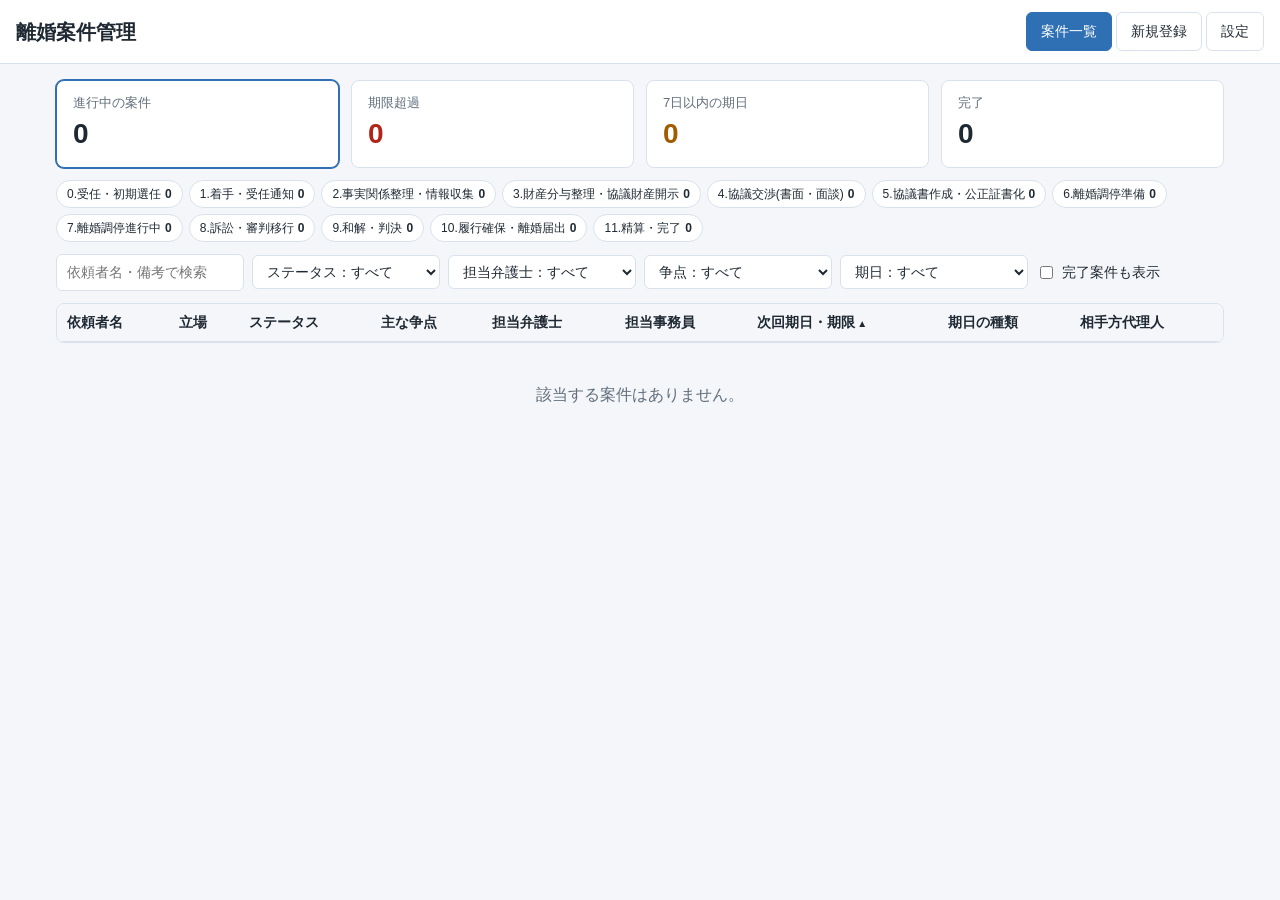
==== divorce/index.html @ 29c2bb7e "Add divorce case management web app Standalone HTML/CSS/JS app implementing the divorce_case form fr" ====
<!DOCTYPE html>
<html lang="ja">
<head>
    <meta charset="UTF-8">
    <meta name="viewport" content="width=device-width, initial-scale=1">
    <title>離婚案件管理</title>
    <link rel="stylesheet" href="style.css">
</head>
<body>
    <header class="app-header">
        <h1>離婚案件管理</h1>
        <nav>
            <button type="button" class="nav-btn" data-view="list">案件一覧</button>
            <button type="button" class="nav-btn" data-view="form" id="navAdd">新規登録</button>
            <button type="button" class="nav-btn" data-view="settings">設定</button>
        </nav>
    </header>

    <main>
        <!-- 案件一覧 -->
        <section id="view-list" class="view">
            <div class="summary">
                <button type="button" class="card" data-deadline-filter="">
                    <span class="card-label">進行中の案件</span>
                    <span class="card-value" id="sumActive">0</span>
                </button>
                <button type="button" class="card card-overdue" data-deadline-filter="overdue">
                    <span class="card-label">期限超過</span>
                    <span class="card-value" id="sumOverdue">0</span>
                </button>
                <button type="button" class="card card-soon" data-deadline-filter="soon">
                    <span class="card-label">7日以内の期日</span>
                    <span class="card-value" id="sumSoon">0</span>
                </button>
                <div class="card card-static">
                    <span class="card-label">完了</span>
                    <span class="card-value" id="sumDone">0</span>
                </div>
            </div>

            <div class="status-chips" id="statusChips"></div>

            <div class="filters">
                <input type="search" id="fSearch" placeholder="依頼者名・備考で検索">
                <select id="fStatus"><option value="">ステータス：すべて</option></select>
                <select id="fLawyer"><option value="">担当弁護士：すべて</option></select>
                <select id="fIssue"><option value="">争点：すべて</option></select>
                <select id="fDeadline">
                    <option value="">期日：すべて</option>
                    <option value="overdue">期限超過</option>
                    <option value="soon">7日以内</option>
                </select>
                <label class="check"><input type="checkbox" id="fShowDone"> 完了案件も表示</label>
            </div>

            <div class="table-wrap">
                <table id="caseTable">
                    <thead>
                        <tr>
                            <th data-sort="client_name">依頼者名</th>
                            <th data-sort="client_position">立場</th>
                            <th data-sort="status">ステータス</th>
                            <th>主な争点</th>
                            <th data-sort="lawyer">担当弁護士</th>
                            <th data-sort="paralegal">担当事務員</th>
                            <th data-sort="next_deadline">次回期日・期限</th>
                            <th data-sort="deadline_type">期日の種類</th>
                            <th data-sort="counter_lawyer">相手方代理人</th>
                        </tr>
                    </thead>
                    <tbody id="caseRows"></tbody>
                </table>
            </div>
            <p class="empty" id="emptyMsg" hidden>該当する案件はありません。</p>
        </section>

        <!-- 案件フォーム -->
        <section id="view-form" class="view" hidden>
            <h2 id="formTitle">離婚案件</h2>
            <form id="caseForm" novalidate>
                <div class="field">
                    <label for="client_name">依頼者名 <span class="req">*</span></label>
                    <div>
                        <input type="text" id="client_name" name="client_name" maxlength="255">
                        <p class="error" id="err_client_name" hidden>依頼者名を入力してください。</p>
                    </div>
                </div>
                <div class="field">
                    <label for="status">ステータス <span class="req">*</span></label>
                    <select id="status" name="status"></select>
                </div>
                <div class="field">
                    <label for="client_position">依頼者の立場</label>
                    <select id="client_position" name="client_position"></select>
                </div>
                <div class="field">
                    <label for="counter_lawyer">相手方代理人</label>
                    <select id="counter_lawyer" name="counter_lawyer"></select>
                </div>
                <div class="field">
                    <span class="label">主な争点</span>
                    <div class="checks" id="key_issues"></div>
                </div>
                <div class="field">
                    <label for="lawyer">担当弁護士</label>
                    <select id="lawyer" name="lawyer"></select>
                </div>
                <div class="field">
                    <label for="paralegal">担当事務員</label>
                    <select id="paralegal" name="paralegal"></select>
                </div>
                <div class="field">
                    <label for="next_deadline">次回期日・期限</label>
                    <input type="date" id="next_deadline" name="next_deadline">
                </div>
                <div class="field">
                    <label for="deadline_type">期日の種類</label>
                    <select id="deadline_type" name="deadline_type"></select>
                </div>
                <div class="field">
                    <label for="notes">備考・メモ</label>
                    <textarea id="notes" name="notes" rows="5"></textarea>
                </div>
                <p class="hint" id="staffHint" hidden>担当者の選択肢は「設定」で登録できます。</p>

                <div class="actions" id="addActions">
                    <button type="submit" class="primary">保存</button>
                    <button type="reset">リセット</button>
                </div>
                <div class="actions" id="editActions" hidden>
                    <button type="submit" class="primary">更新</button>
                    <button type="button" id="cancelBtn">キャンセル</button>
                    <button type="button" id="deleteBtn" class="danger">削除</button>
                </div>
            </form>
        </section>

        <!-- 設定 -->
        <section id="view-settings" class="view" hidden>
            <h2>担当者（弁護士・事務員）</h2>
            <form id="staffForm" class="inline-form">
                <input type="text" id="staffName" placeholder="氏名" maxlength="100">
                <button type="submit" class="primary">追加</button>
            </form>
            <ul id="staffList" class="staff-list"></ul>

            <h2>データ</h2>
            <p class="hint">データはこのブラウザ内（localStorage）にのみ保存されます。定期的にバックアップしてください。</p>
            <div class="actions">
                <button type="button" id="exportJson">バックアップ（JSON）</button>
                <button type="button" id="exportCsv">CSV出力</button>
                <label class="button-like">
                    復元（JSON読込）
                    <input type="file" id="importJson" accept="application/json,.json" hidden>
                </label>
            </div>
        </section>
    </main>

    <div id="toast" class="toast" role="status" aria-live="polite" hidden></div>

    <script src="app.js"></script>
</body>
</html>
---- divorce/style.css ----
:root {
    --bg: #f4f6f9;
    --surface: #ffffff;
    --text: #1f2933;
    --muted: #616e7c;
    --border: #d9e2ec;
    --primary: #2f6fb3;
    --primary-hover: #255a92;
    --danger: #c0392b;
    --overdue-bg: #fdecea;
    --overdue: #b42318;
    --soon-bg: #fff4e0;
    --soon: #a15c00;
}

@media (prefers-color-scheme: dark) {
    :root {
        --bg: #14181d;
        --surface: #1d232a;
        --text: #e4e7eb;
        --muted: #9aa5b1;
        --border: #323f4b;
        --primary: #5a9be0;
        --primary-hover: #74abe6;
        --danger: #e5675a;
        --overdue-bg: #3b1d1b;
        --overdue: #f2928a;
        --soon-bg: #3a2c12;
        --soon: #f0b860;
    }
}

* { box-sizing: border-box; }

body {
    margin: 0;
    font-family: "Lato", "Hiragino Sans", "Noto Sans JP", "Yu Gothic", sans-serif;
    background: var(--bg);
    color: var(--text);
    line-height: 1.5;
}

.app-header {
    display: flex;
    flex-wrap: wrap;
    align-items: center;
    justify-content: space-between;
    gap: 8px;
    padding: 12px 16px;
    background: var(--surface);
    border-bottom: 1px solid var(--border);
}

.app-header h1 { margin: 0; font-size: 20px; }

nav { display: flex; gap: 4px; flex-wrap: wrap; }

main { max-width: 1200px; margin: 0 auto; padding: 16px; }

h2 { font-size: 18px; margin: 8px 0 16px; }

button, .button-like {
    font: inherit;
    font-size: 14px;
    padding: 8px 14px;
    border: 1px solid var(--border);
    border-radius: 6px;
    background: var(--surface);
    color: var(--text);
    cursor: pointer;
}

button:hover, .button-like:hover { border-color: var(--primary); }

button.primary { background: var(--primary); border-color: var(--primary); color: #fff; }
button.primary:hover { background: var(--primary-hover); }
button.danger { color: var(--danger); border-color: var(--danger); margin-left: auto; }

.nav-btn.active { background: var(--primary); border-color: var(--primary); color: #fff; }

input, select, textarea {
    font: inherit;
    font-size: 14px;
    padding: 7px 10px;
    border: 1px solid var(--border);
    border-radius: 6px;
    background: var(--surface);
    color: var(--text);
    width: 100%;
}

input[type="checkbox"] { width: auto; }

/* 一覧 */
.summary {
    display: grid;
    grid-template-columns: repeat(auto-fit, minmax(150px, 1fr));
    gap: 12px;
    margin-bottom: 12px;
}

.card {
    display: flex;
    flex-direction: column;
    align-items: flex-start;
    padding: 12px 16px;
    background: var(--surface);
    border: 1px solid var(--border);
    border-radius: 8px;
    text-align: left;
}

.card-label { font-size: 13px; color: var(--muted); }
.card-value { font-size: 28px; font-weight: bold; }
.card-overdue .card-value { color: var(--overdue); }
.card-soon .card-value { color: var(--soon); }
.card.selected { border-color: var(--primary); box-shadow: 0 0 0 1px var(--primary); }

.status-chips { display: flex; flex-wrap: wrap; gap: 6px; margin-bottom: 12px; }

.chip {
    font-size: 12px;
    padding: 4px 10px;
    border-radius: 999px;
}

.chip .count { font-weight: bold; margin-left: 4px; }
.chip.selected { background: var(--primary); border-color: var(--primary); color: #fff; }

.filters {
    display: grid;
    grid-template-columns: repeat(auto-fit, minmax(180px, 1fr));
    gap: 8px;
    margin-bottom: 12px;
    align-items: center;
}

.check { display: flex; align-items: center; gap: 6px; font-size: 14px; }

.table-wrap {
    overflow-x: auto;
    background: var(--surface);
    border: 1px solid var(--border);
    border-radius: 8px;
}

table { width: 100%; border-collapse: collapse; font-size: 14px; }

th, td {
    padding: 8px 10px;
    text-align: left;
    border-bottom: 1px solid var(--border);
    white-space: nowrap;
}

th { background: var(--bg); font-weight: 600; user-select: none; }
th[data-sort] { cursor: pointer; }
th.sorted-asc::after { content: " ▲"; font-size: 10px; }
th.sorted-desc::after { content: " ▼"; font-size: 10px; }

tbody tr { cursor: pointer; }
tbody tr:hover { background: var(--bg); }
tbody tr:last-child td { border-bottom: none; }

td.issues { white-space: normal; min-width: 160px; }

.tag {
    display: inline-block;
    font-size: 12px;
    padding: 1px 6px;
    margin: 1px 2px 1px 0;
    border: 1px solid var(--border);
    border-radius: 4px;
}

.deadline.overdue { color: var(--overdue); background: var(--overdue-bg); font-weight: bold; }
.deadline.soon { color: var(--soon); background: var(--soon-bg); font-weight: bold; }
.deadline small { display: block; font-weight: normal; }

tr.done td { color: var(--muted); }

.empty { text-align: center; color: var(--muted); padding: 24px; }

/* フォーム */
#caseForm {
    background: var(--surface);
    border: 1px solid var(--border);
    border-radius: 8px;
    padding: 16px;
    max-width: 760px;
}

.field {
    display: grid;
    grid-template-columns: 160px 1fr;
    gap: 12px;
    align-items: start;
    margin-bottom: 14px;
}

.field > label, .field > .label { padding-top: 7px; font-weight: 600; font-size: 14px; }

.req { color: var(--danger); }

.error { color: var(--danger); font-size: 13px; margin: 4px 0 0; }
input.invalid { border-color: var(--danger); }

.checks { display: flex; flex-wrap: wrap; gap: 6px 16px; padding-top: 7px; }
.checks label { display: flex; align-items: center; gap: 4px; font-size: 14px; }

.actions { display: flex; flex-wrap: wrap; gap: 8px; margin-top: 8px; }

.hint { color: var(--muted); font-size: 13px; }

/* 設定 */
.inline-form { display: flex; gap: 8px; max-width: 420px; }
.inline-form input { flex: 1; }
.inline-form button { white-space: nowrap; }

.staff-list { list-style: none; padding: 0; max-width: 420px; margin: 12px 0 24px; }

.staff-list li {
    display: flex;
    justify-content: space-between;
    align-items: center;
    padding: 6px 12px;
    background: var(--surface);
    border: 1px solid var(--border);
    border-radius: 6px;
    margin-bottom: 6px;
}

.staff-list button { padding: 4px 10px; font-size: 13px; }

.toast {
    position: fixed;
    bottom: 24px;
    left: 50%;
    transform: translateX(-50%);
    padding: 10px 20px;
    background: #1f2933;
    color: #fff;
    border-radius: 6px;
    font-size: 14px;
    box-shadow: 0 4px 12px rgba(0, 0, 0, 0.2);
}

.toast.error { background: var(--danger); }

@media (max-width: 600px) {
    .field { grid-template-columns: 1fr; gap: 4px; }
    .field > label, .field > .label { padding-top: 0; }
}
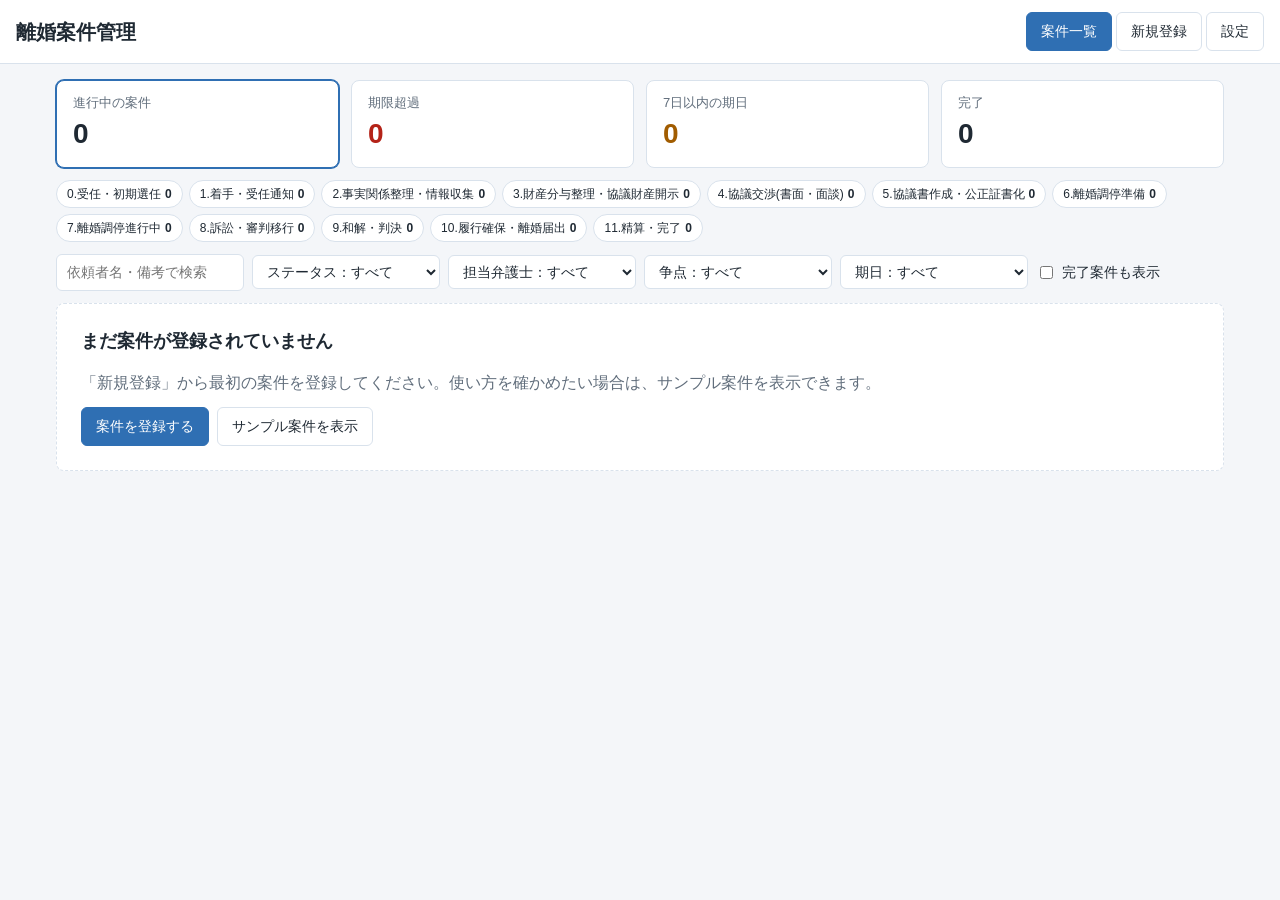
==== commit 0d6bb50d: "Make divorce case app work inside sandboxed viewers Replace native confirm() with an in-page dialog," ====
--- a/divorce/index.html
+++ b/divorce/index.html
@@ -71,7 +71,15 @@
                     <tbody id="caseRows"></tbody>
                 </table>
             </div>
-            <p class="empty" id="emptyMsg" hidden>該当する案件はありません。</p>
+            <p class="empty" id="emptyMsg" hidden>条件に合う案件はありません。</p>
+            <div class="first-run" id="firstRun" hidden>
+                <h2>まだ案件が登録されていません</h2>
+                <p>「新規登録」から最初の案件を登録してください。使い方を確かめたい場合は、サンプル案件を表示できます。</p>
+                <div class="actions">
+                    <button type="button" class="primary" id="firstAdd">案件を登録する</button>
+                    <button type="button" id="loadSamples">サンプル案件を表示</button>
+                </div>
+            </div>
         </section>
 
         <!-- 案件フォーム -->
@@ -150,12 +158,40 @@
                 <button type="button" id="exportJson">バックアップ（JSON）</button>
                 <button type="button" id="exportCsv">CSV出力</button>
                 <label class="button-like">
-                    復元（JSON読込）
+                    ファイルから復元
                     <input type="file" id="importJson" accept="application/json,.json" hidden>
                 </label>
             </div>
+
+            <div class="panel" id="exportPanel" hidden>
+                <h3 id="exportTitle">バックアップ</h3>
+                <p class="hint">下の内容をコピーしてメモ帳などに保存してください。「ファイルに保存」は環境によっては動作しません。</p>
+                <textarea id="exportText" rows="10" readonly></textarea>
+                <div class="actions">
+                    <button type="button" class="primary" id="exportCopy">コピー</button>
+                    <button type="button" id="exportSave">ファイルに保存</button>
+                    <button type="button" id="exportClose">閉じる</button>
+                </div>
+            </div>
+
+            <h3>貼り付けて復元</h3>
+            <p class="hint">バックアップ（JSON）の内容を貼り付けて「復元」を押すと、現在のデータと置き換わります。</p>
+            <textarea id="importText" rows="5" placeholder='{"version":1, ...}'></textarea>
+            <div class="actions">
+                <button type="button" id="importPaste">復元</button>
+            </div>
         </section>
     </main>
+
+    <div class="overlay" id="confirmOverlay" hidden>
+        <div class="dialog" role="alertdialog" aria-modal="true" aria-labelledby="confirmMsg">
+            <p id="confirmMsg"></p>
+            <div class="actions">
+                <button type="button" id="confirmCancel">キャンセル</button>
+                <button type="button" class="danger-fill" id="confirmOk">OK</button>
+            </div>
+        </div>
+    </div>
 
     <div id="toast" class="toast" role="status" aria-live="polite" hidden></div>
 
--- a/divorce/style.css
+++ b/divorce/style.css
@@ -11,10 +11,15 @@
     --overdue: #b42318;
     --soon-bg: #fff4e0;
     --soon: #a15c00;
+    --on-primary: #ffffff;
+    --toast-bg: #1f2933;
+    --toast-fg: #ffffff;
+    --shadow: rgba(15, 23, 42, 0.18);
+    --scrim: rgba(15, 23, 42, 0.45);
 }
 
 @media (prefers-color-scheme: dark) {
-    :root {
+    :root:not([data-theme="light"]) {
         --bg: #14181d;
         --surface: #1d232a;
         --text: #e4e7eb;
@@ -27,10 +32,39 @@
         --overdue: #f2928a;
         --soon-bg: #3a2c12;
         --soon: #f0b860;
+        --on-primary: #0d1b2a;
+        --toast-bg: #e4e7eb;
+        --toast-fg: #14181d;
+        --shadow: rgba(0, 0, 0, 0.5);
+        --scrim: rgba(0, 0, 0, 0.6);
+        color-scheme: dark;
     }
 }
 
+:root[data-theme="dark"] {
+    --bg: #14181d;
+    --surface: #1d232a;
+    --text: #e4e7eb;
+    --muted: #9aa5b1;
+    --border: #323f4b;
+    --primary: #5a9be0;
+    --primary-hover: #74abe6;
+    --danger: #e5675a;
+    --overdue-bg: #3b1d1b;
+    --overdue: #f2928a;
+    --soon-bg: #3a2c12;
+    --soon: #f0b860;
+    --on-primary: #0d1b2a;
+    --toast-bg: #e4e7eb;
+    --toast-fg: #14181d;
+    --shadow: rgba(0, 0, 0, 0.5);
+    --scrim: rgba(0, 0, 0, 0.6);
+    color-scheme: dark;
+}
+
 * { box-sizing: border-box; }
+
+[hidden] { display: none !important; }
 
 body {
     margin: 0;
@@ -72,11 +106,11 @@
 
 button:hover, .button-like:hover { border-color: var(--primary); }
 
-button.primary { background: var(--primary); border-color: var(--primary); color: #fff; }
+button.primary { background: var(--primary); border-color: var(--primary); color: var(--on-primary); }
 button.primary:hover { background: var(--primary-hover); }
 button.danger { color: var(--danger); border-color: var(--danger); margin-left: auto; }
 
-.nav-btn.active { background: var(--primary); border-color: var(--primary); color: #fff; }
+.nav-btn.active { background: var(--primary); border-color: var(--primary); color: var(--on-primary); }
 
 input, select, textarea {
     font: inherit;
@@ -125,7 +159,7 @@
 }
 
 .chip .count { font-weight: bold; margin-left: 4px; }
-.chip.selected { background: var(--primary); border-color: var(--primary); color: #fff; }
+.chip.selected { background: var(--primary); border-color: var(--primary); color: var(--on-primary); }
 
 .filters {
     display: grid;
@@ -238,16 +272,72 @@
     left: 50%;
     transform: translateX(-50%);
     padding: 10px 20px;
-    background: #1f2933;
-    color: #fff;
+    background: var(--toast-bg);
+    color: var(--toast-fg);
     border-radius: 6px;
     font-size: 14px;
-    box-shadow: 0 4px 12px rgba(0, 0, 0, 0.2);
-}
-
-.toast.error { background: var(--danger); }
+    box-shadow: 0 4px 12px var(--shadow);
+    z-index: 20;
+}
+
+.toast.error { background: var(--danger); color: var(--on-primary); }
 
 @media (max-width: 600px) {
     .field { grid-template-columns: 1fr; gap: 4px; }
     .field > label, .field > .label { padding-top: 0; }
 }
+
+h3 { font-size: 15px; margin: 20px 0 8px; }
+
+.panel {
+    margin-top: 16px;
+    padding: 16px;
+    background: var(--surface);
+    border: 1px solid var(--border);
+    border-radius: 8px;
+    max-width: 760px;
+}
+
+.panel h3 { margin-top: 0; }
+
+#importText, #exportText { max-width: 760px; font-family: ui-monospace, Menlo, Consolas, monospace; font-size: 12px; }
+
+.first-run {
+    padding: 24px;
+    background: var(--surface);
+    border: 1px dashed var(--border);
+    border-radius: 8px;
+}
+
+.first-run h2 { margin-top: 0; }
+.first-run p { margin: 0 0 12px; color: var(--muted); }
+
+.overlay {
+    position: fixed;
+    inset: 0;
+    display: flex;
+    align-items: center;
+    justify-content: center;
+    padding: 16px;
+    background: var(--scrim);
+    z-index: 10;
+}
+
+.dialog {
+    width: 100%;
+    max-width: 420px;
+    padding: 20px;
+    background: var(--surface);
+    border-radius: 8px;
+    box-shadow: 0 8px 24px var(--shadow);
+}
+
+.dialog p { margin: 0 0 16px; }
+.dialog .actions { justify-content: flex-end; }
+
+button.danger-fill { background: var(--danger); border-color: var(--danger); color: var(--on-primary); }
+
+button:focus-visible, .button-like:focus-within, input:focus-visible, select:focus-visible, textarea:focus-visible {
+    outline: 2px solid var(--primary);
+    outline-offset: 2px;
+}
